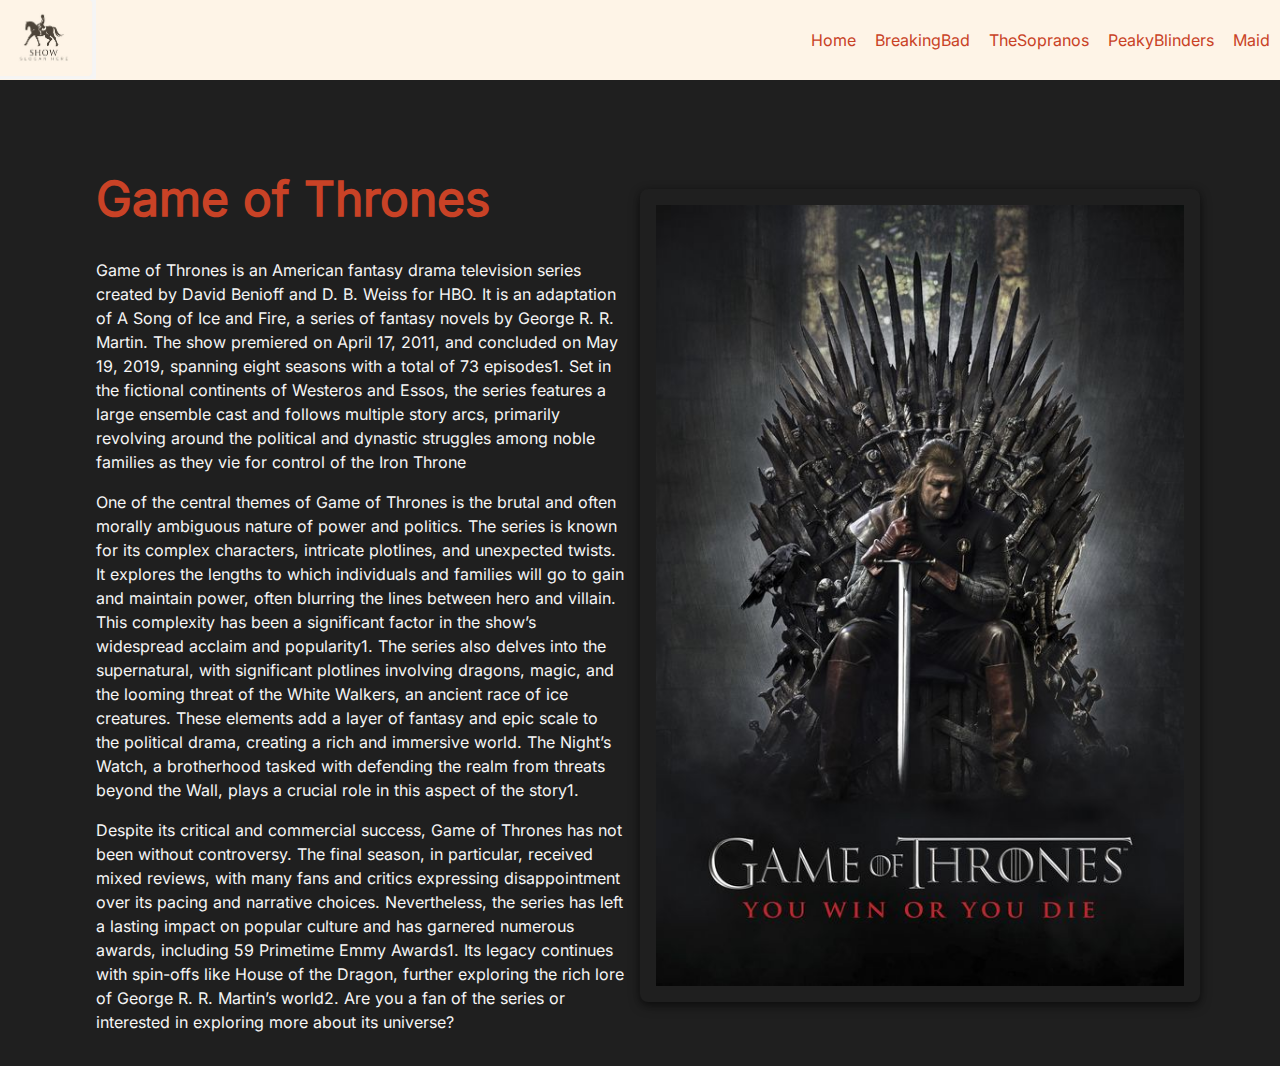
==== index.html @ b9e2e5ff "first commit" ====
<!DOCTYPE html>
<html lang="en">
  <head>
    <meta charset="UTF-8" />
    <meta name="viewport" content="width=device-width, initial-scale=1.0" />
    <link rel="stylesheet" href="/style.css" />
    <title>Tv-Shows</title>
  </head>
  <body>
    <nav>
      <div class="logo">
        <img src="/images/logo.png" alt="logo" />
      </div>
      <ul>
        <li><a href="#">Home</a></li>
        <li><a href="breakingbad.html">BreakingBad</a></li>
        <li><a href="#">TheSopranos</a></li>
        <li><a href="#">PeakyBlinders</a></li>
        <li><a href="#">Maid</a></li>
      </ul>
    </nav>
    <main>
      <section class="main-section">
        <div class="tex-section">
          <h1>Game of Thrones</h1>
          <p>
            Game of Thrones is an American fantasy drama television series
            created by David Benioff and D. B. Weiss for HBO. It is an
            adaptation of A Song of Ice and Fire, a series of fantasy novels by
            George R. R. Martin. The show premiered on April 17, 2011, and
            concluded on May 19, 2019, spanning eight seasons with a total of 73
            episodes1. Set in the fictional continents of Westeros and Essos,
            the series features a large ensemble cast and follows multiple story
            arcs, primarily revolving around the political and dynastic
            struggles among noble families as they vie for control of the Iron
            Throne
          </p>
          <p>
            One of the central themes of Game of Thrones is the brutal and often
            morally ambiguous nature of power and politics. The series is known
            for its complex characters, intricate plotlines, and unexpected
            twists. It explores the lengths to which individuals and families
            will go to gain and maintain power, often blurring the lines between
            hero and villain. This complexity has been a significant factor in
            the show’s widespread acclaim and popularity1. The series also
            delves into the supernatural, with significant plotlines involving
            dragons, magic, and the looming threat of the White Walkers, an
            ancient race of ice creatures. These elements add a layer of fantasy
            and epic scale to the political drama, creating a rich and immersive
            world. The Night’s Watch, a brotherhood tasked with defending the
            realm from threats beyond the Wall, plays a crucial role in this
            aspect of the story1.
          </p>
          <p>
            Despite its critical and commercial success, Game of Thrones has not
            been without controversy. The final season, in particular, received
            mixed reviews, with many fans and critics expressing disappointment
            over its pacing and narrative choices. Nevertheless, the series has
            left a lasting impact on popular culture and has garnered numerous
            awards, including 59 Primetime Emmy Awards1. Its legacy continues
            with spin-offs like House of the Dragon, further exploring the rich
            lore of George R. R. Martin’s world2. Are you a fan of the series or
            interested in exploring more about its universe?
          </p>
        </div>
        <div class="img-section">
          <img class="the-image" src="/images/images.jpg" alt="main pic for series" />
        </div>
      </section>
    </main>
  </body>
</html>
---- style.css ----
/* inter-regular - latin */
@font-face {
  font-display: swap; /* Check https://developer.mozilla.org/en-US/docs/Web/CSS/@font-face/font-display for other options. */
  font-family: "Inter";
  font-style: normal;
  font-weight: 400;
  src: url("../fonts/inter-v18-latin-regular.woff2") format("woff2"); /* Chrome 36+, Opera 23+, Firefox 39+, Safari 12+, iOS 10+ */
}
/* inter-700italic - latin */
@font-face {
  font-display: swap; /* Check https://developer.mozilla.org/en-US/docs/Web/CSS/@font-face/font-display for other options. */
  font-family: "Inter";
  font-style: italic;
  font-weight: 700;
  src: url("../fonts/inter-v18-latin-700italic.woff2") format("woff2"); /* Chrome 36+, Opera 23+, Firefox 39+, Safari 12+, iOS 10+ */
}

:root {
  --background: hsl(0, 0%, 12%);
  --primary: hsl(0, 0%, 96%);
  --accent: hsl(10, 68%, 47%);
  --fs-lg: 2.25rem;
  --fs-med: 1.6rem;
  --fs-sm: 1rem;
}

*,
*::before,
*::after {
  box-sizing: border-box;
}

body {
  min-height: 100vh;
  margin: 0;
  padding: 0;

  background-color: var(--background);
  color: var(--primary);
  font-family: "Inter", Arial, Helvetica, sans-serif;
}

@media (width > 44em) {
  :root {
    --fs-lg: 3rem;
  }
}

nav {
  background-color: #fef4e7;
  display: flex;
  justify-content: space-between;
  flex-wrap: nowrap;
  height: 5rem;
}

img {
  display: block;
  max-width: 100%;
  height: auto;
}

.logo {
    width: 6rem;
}

ul {
  list-style: none;
  display: flex;
  align-items: center;
}

li {
  padding: 0 0.6rem;
  font-size: var(--fs-sm);
}

a {
  text-decoration: none;
  color: var(--accent);
}

main {
  width: min(calc(100% - 40px), 70rem);
  margin-inline: auto;
}

.main-section {
  display: flex;
  padding-top: 2.8rem;
  justify-content: space-between;
  align-items: center;
}
.tex-section,
.img-section {
  flex: 1;
  padding: 1rem;
}

h1 {
  font-size: var(--fs-lg);
  line-height: 1.1;
  color: var(--accent);
}

p {
  line-height: 1.5;
  font-size: var(--fs-sm);
  max-width: 70ch;
}

.img-section {
  border-radius: 8px; /* Rounded corners */
  box-shadow: 0 4px 12px rgba(0, 0, 0, 0.4),
    /* Darker shadow */ 0 2px 6px rgba(0, 0, 0, 0.3);
}

.the-image {
  width: 100%;
}
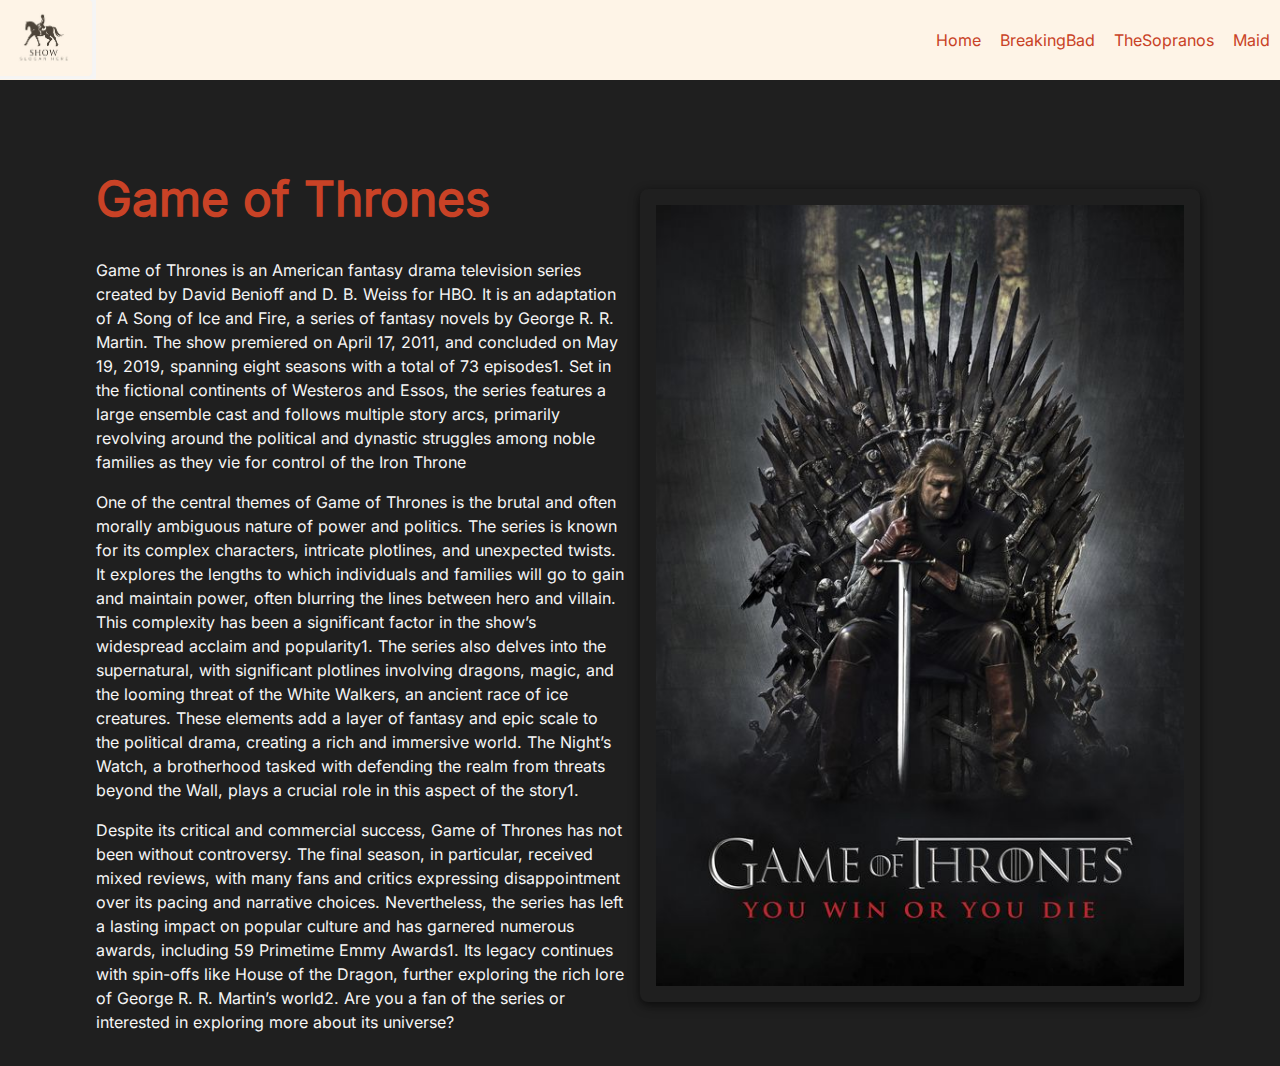
==== commit d321cd28: "wrap up the project" ====
--- a/index.html
+++ b/index.html
@@ -14,9 +14,9 @@
       <ul>
         <li><a href="#">Home</a></li>
         <li><a href="breakingbad.html">BreakingBad</a></li>
-        <li><a href="#">TheSopranos</a></li>
-        <li><a href="#">PeakyBlinders</a></li>
-        <li><a href="#">Maid</a></li>
+        <li><a href="sopranos.html">TheSopranos</a></li>
+       
+        <li><a href="maid.html">Maid</a></li>
       </ul>
     </nav>
     <main>
--- a/style.css
+++ b/style.css
@@ -61,7 +61,7 @@
 }
 
 .logo {
-    width: 6rem;
+  width: 6rem;
 }
 
 ul {
@@ -118,3 +118,102 @@
 .the-image {
   width: 100%;
 }
+
+fieldset {
+  width: 100%;
+}
+.form-field {
+  width: 75%;
+  display: flex;
+  font-size: var(--fs-med);
+  padding: 1rem;
+  justify-content: space-between;
+}
+
+.text-field {
+  width: 75%;
+  display: flex;
+  font-size: var(--fs-med);
+  padding: 1rem;
+  justify-content: space-between;
+}
+
+form {
+  max-width: 500px;
+  margin: 2rem auto;
+  padding: 1.5rem;
+  background-color: #f9f9f9;
+  border-radius: 8px;
+  box-shadow: 0 4px 8px rgba(0, 0, 0, 0.1);
+  font-family: Arial, sans-serif;
+}
+
+fieldset {
+  border: none;
+  padding: 0;
+  margin: 0;
+}
+
+legend {
+  font-size: 1.5rem;
+  font-weight: bold;
+  margin-bottom: 1rem;
+  color: #333;
+}
+
+label {
+  display: block;
+  font-size: 1rem;
+  margin: 0.5rem 0 0.25rem;
+  color: #333;
+}
+
+input[type="text"],
+input[type="email"],
+textarea {
+  width: 100%;
+  padding: 0.75rem;
+  margin-bottom: 1rem;
+  border: 1px solid #ccc;
+  border-radius: 4px;
+  font-size: 1rem;
+  color: #333;
+  box-sizing: border-box;
+}
+
+input[type="checkbox"] {
+  margin-right: 0.5rem;
+}
+
+button {
+  width: 100%;
+  padding: 0.75rem;
+  background-color: #333;
+  color: white;
+  border: none;
+  border-radius: 4px;
+  font-size: 1rem;
+  cursor: pointer;
+  transition: background-color 0.3s;
+}
+
+button:hover {
+  background-color: #555;
+}
+
+.gallery {
+  display: grid;
+  grid-template-columns: repeat(3, 1fr);
+  gap: 1rem;
+  padding: 2rem;
+}
+
+.gallery img {
+  width: 100%;
+  border-radius: 8px;
+}
+
+figcaption {
+  text-align: center;
+  padding-top: 0.5rem;
+}